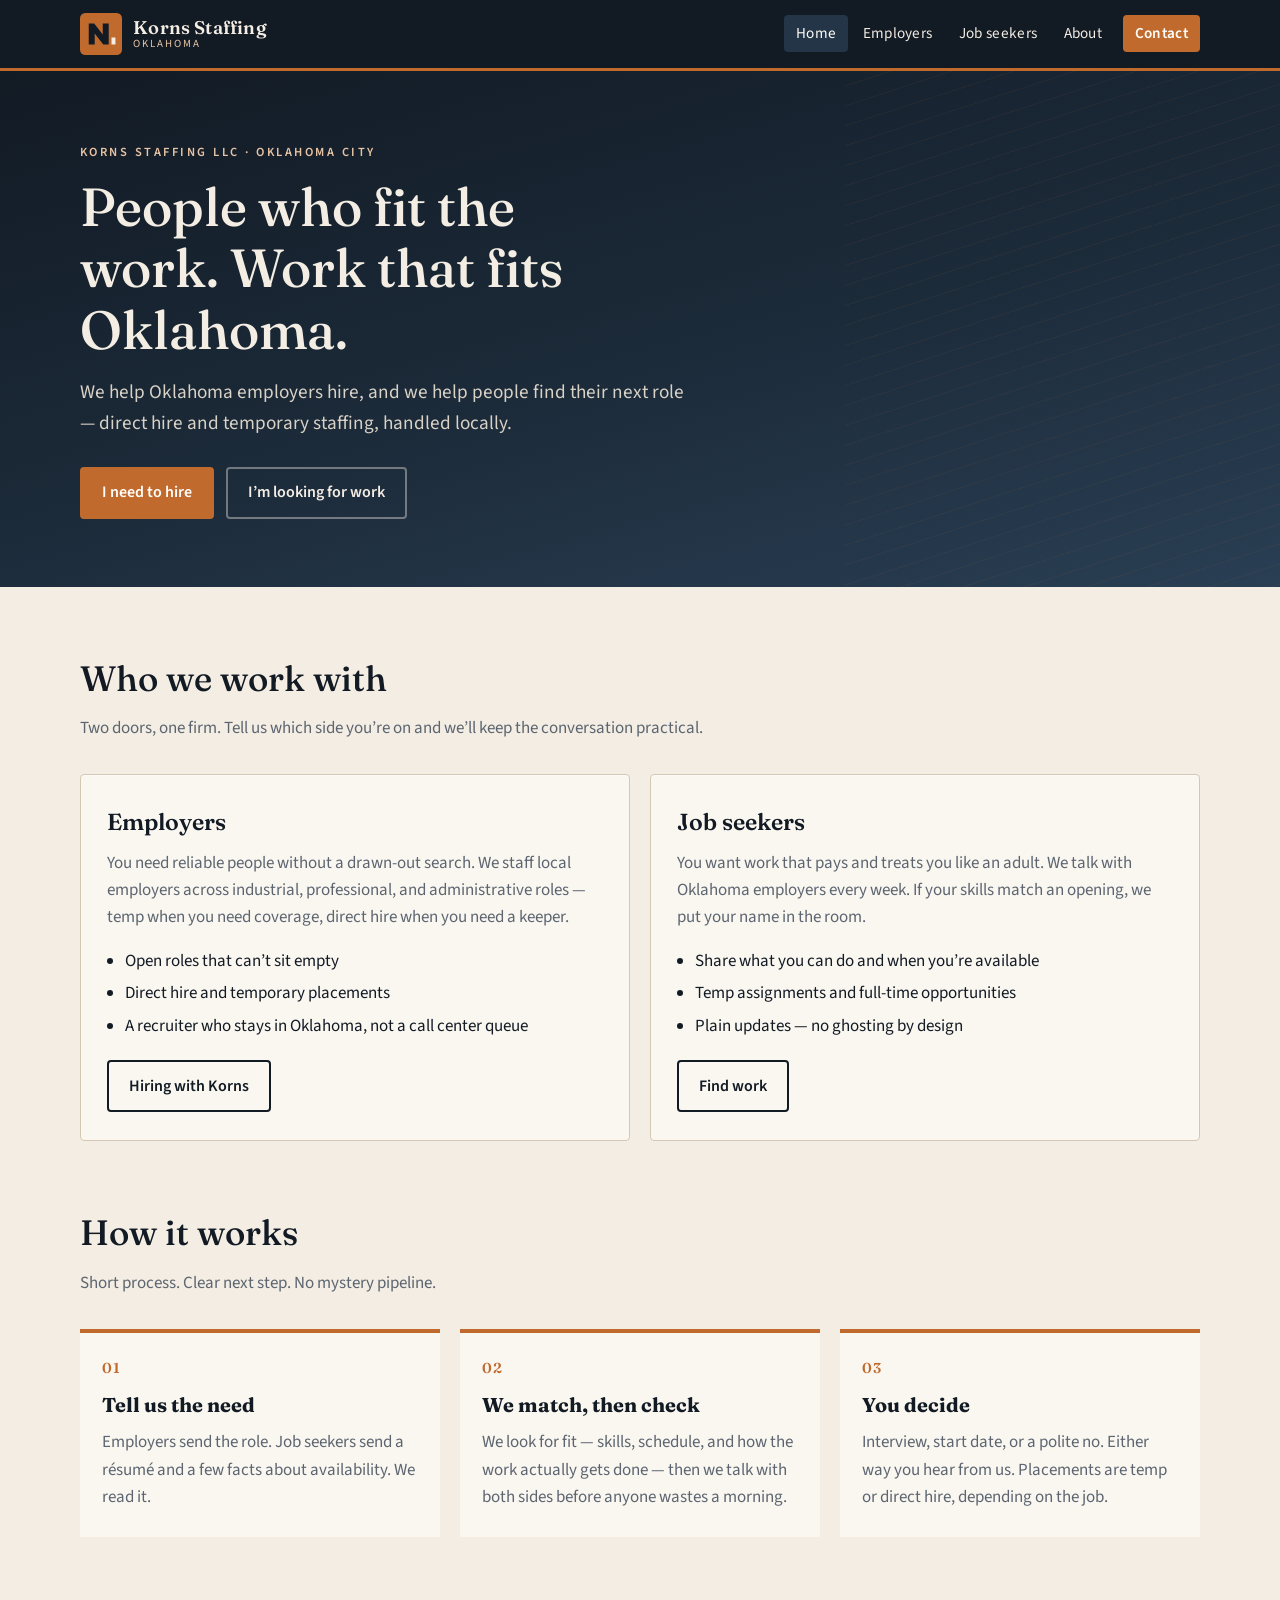
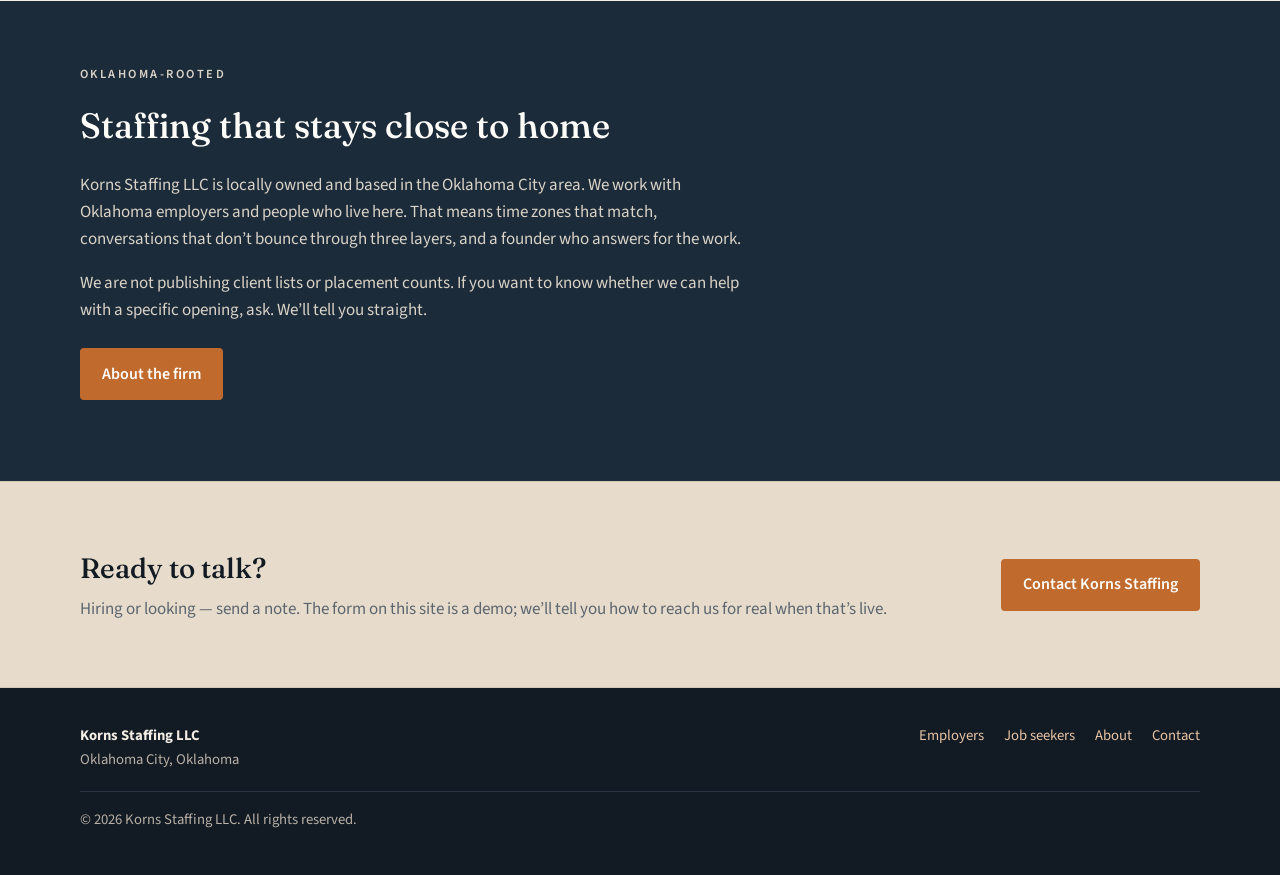
==== index.html @ 24a7682d "Add Korns Staffing LLC static site." ====
<!--
  Assumptions used in this site copy (not independently verified public records):
  - Korns Staffing LLC is a regional staffing firm serving Oklahoma employers and job seekers.
  - Dual audience: companies hiring and people looking for work.
  - Mix described generally as industrial, professional, and administrative placements,
    plus direct hire and temporary staffing — stated as a reasonable staffing mix, not as
    a verified client roster or industry specialization list.
  - Prefer "Oklahoma employers" over naming specific verticals or clients.
  - Contact form is a client-side demo only; there is no public phone, street address, or
    company social profile published here.
  - Founder is Christopher Korns; the firm is locally owned and based in the Oklahoma City area.
-->
<!DOCTYPE html>
<html lang="en">
<head>
  <meta charset="utf-8">
  <meta name="viewport" content="width=device-width, initial-scale=1">
  <title>Korns Staffing LLC | Oklahoma staffing for employers and job seekers</title>
  <meta name="description" content="Korns Staffing LLC connects Oklahoma employers with people ready to work. Direct hire and temporary staffing, locally owned in Oklahoma City.">
  <meta property="og:title" content="Korns Staffing LLC | Oklahoma staffing">
  <meta property="og:description" content="Locally owned staffing for Oklahoma employers and job seekers. Direct hire and temporary placements.">
  <meta property="og:type" content="website">
  <link rel="icon" href="favicon.svg" type="image/svg+xml">
  <link rel="preconnect" href="https://fonts.googleapis.com">
  <link rel="preconnect" href="https://fonts.gstatic.com" crossorigin>
  <link href="https://fonts.googleapis.com/css2?family=Fraunces:opsz,wght@9..144,500;9..144,600&family=Source+Sans+3:wght@400;600;700&display=swap" rel="stylesheet">
  <link rel="stylesheet" href="styles.css">
</head>
<body>
  <a class="skip" href="#main">Skip to content</a>
  <header class="site-header">
    <div class="wrap header-inner">
      <a class="logo" href="index.html">
        <svg viewBox="0 0 48 48" aria-hidden="true" focusable="false"><rect width="48" height="48" rx="6" fill="#c06a2e"/><path d="M10 36V12h6.2L26 24.6V12h6.8v24h-6.2L16.8 23.4V36H10z" fill="#121a24"/><rect x="36" y="28" width="4.5" height="8" fill="#f3ede3"/></svg>
        <span class="logo-text">
          <span class="logo-mark">Korns Staffing</span>
          <span class="logo-sub">Oklahoma</span>
        </span>
      </a>
      <button class="nav-toggle" type="button" aria-expanded="false" aria-controls="site-nav">Menu</button>
      <nav class="nav" id="site-nav" aria-label="Primary">
        <ul class="nav-list">
          <li><a href="index.html" aria-current="page">Home</a></li>
          <li><a href="employers.html">Employers</a></li>
          <li><a href="candidates.html">Job seekers</a></li>
          <li><a href="about.html">About</a></li>
          <li><a class="nav-cta" href="contact.html">Contact</a></li>
        </ul>
      </nav>
    </div>
  </header>

  <main id="main">
    <section class="hero">
      <div class="wrap">
        <p class="eyebrow">Korns Staffing LLC · Oklahoma City</p>
        <h1>People who fit the work. Work that fits Oklahoma.</h1>
        <p class="lede">We help Oklahoma employers hire, and we help people find their next role — direct hire and temporary staffing, handled locally.</p>
        <div class="btn-row">
          <a class="btn btn-primary" href="employers.html">I need to hire</a>
          <a class="btn btn-ghost" href="candidates.html">I’m looking for work</a>
        </div>
      </div>
    </section>

    <section>
      <div class="wrap">
        <h2 class="section-title">Who we work with</h2>
        <p class="section-kicker">Two doors, one firm. Tell us which side you’re on and we’ll keep the conversation practical.</p>
        <div class="split">
          <article class="card">
            <h3>Employers</h3>
            <p>You need reliable people without a drawn-out search. We staff local employers across industrial, professional, and administrative roles — temp when you need coverage, direct hire when you need a keeper.</p>
            <ul>
              <li>Open roles that can’t sit empty</li>
              <li>Direct hire and temporary placements</li>
              <li>A recruiter who stays in Oklahoma, not a call center queue</li>
            </ul>
            <a class="btn btn-outline" href="employers.html">Hiring with Korns</a>
          </article>
          <article class="card">
            <h3>Job seekers</h3>
            <p>You want work that pays and treats you like an adult. We talk with Oklahoma employers every week. If your skills match an opening, we put your name in the room.</p>
            <ul>
              <li>Share what you can do and when you’re available</li>
              <li>Temp assignments and full-time opportunities</li>
              <li>Plain updates — no ghosting by design</li>
            </ul>
            <a class="btn btn-outline" href="candidates.html">Find work</a>
          </article>
        </div>
      </div>
    </section>

    <section style="padding-top:0">
      <div class="wrap">
        <h2 class="section-title">How it works</h2>
        <p class="section-kicker">Short process. Clear next step. No mystery pipeline.</p>
        <div class="steps">
          <article class="step">
            <h3>Tell us the need</h3>
            <p>Employers send the role. Job seekers send a résumé and a few facts about availability. We read it.</p>
          </article>
          <article class="step">
            <h3>We match, then check</h3>
            <p>We look for fit — skills, schedule, and how the work actually gets done — then we talk with both sides before anyone wastes a morning.</p>
          </article>
          <article class="step">
            <h3>You decide</h3>
            <p>Interview, start date, or a polite no. Either way you hear from us. Placements are temp or direct hire, depending on the job.</p>
          </article>
        </div>
      </div>
    </section>

    <section class="root">
      <div class="wrap">
        <p class="eyebrow">Oklahoma-rooted</p>
        <h2 class="section-title">Staffing that stays close to home</h2>
        <p>Korns Staffing LLC is locally owned and based in the Oklahoma City area. We work with Oklahoma employers and people who live here. That means time zones that match, conversations that don’t bounce through three layers, and a founder who answers for the work.</p>
        <p>We are not publishing client lists or placement counts. If you want to know whether we can help with a specific opening, ask. We’ll tell you straight.</p>
        <p style="margin-top:1.5rem"><a class="btn btn-primary" href="about.html">About the firm</a></p>
      </div>
    </section>

    <section class="cta-band">
      <div class="wrap cta-inner">
        <div>
          <h2>Ready to talk?</h2>
          <p>Hiring or looking — send a note. The form on this site is a demo; we’ll tell you how to reach us for real when that’s live.</p>
        </div>
        <a class="btn btn-primary" href="contact.html">Contact Korns Staffing</a>
      </div>
    </section>
  </main>

  <footer class="site-footer">
    <div class="wrap">
      <div class="footer-inner">
        <div>
          <strong style="color:#f3ede3">Korns Staffing LLC</strong><br>
          Oklahoma City, Oklahoma
        </div>
        <nav class="footer-nav" aria-label="Footer">
          <a href="employers.html">Employers</a>
          <a href="candidates.html">Job seekers</a>
          <a href="about.html">About</a>
          <a href="contact.html">Contact</a>
        </nav>
      </div>
      <p class="legal">© 2026 Korns Staffing LLC. All rights reserved.</p>
    </div>
  </footer>
  <script src="script.js"></script>
</body>
</html>
---- styles.css ----
/* Korns Staffing LLC — custom styles. No frameworks. */

:root {
  --ink: #121a24;
  --navy: #1c2b3a;
  --navy-mid: #243547;
  --paper: #f3ede3;
  --paper-deep: #e7dccb;
  --cream: #faf7f1;
  --copper: #c06a2e;
  --copper-dark: #9a5322;
  --copper-soft: #e8c4a4;
  --rule: #d4c8b4;
  --muted: #5c6570;
  --white: #fffdf9;
  --focus: #c06a2e;
  --radius: 4px;
  --shadow: 0 12px 40px rgba(18, 26, 36, 0.12);
  --max: 1120px;
  --header-h: 4.25rem;
}

*, *::before, *::after { box-sizing: border-box; }
html { scroll-behavior: smooth; }
body {
  margin: 0;
  font-family: "Source Sans 3", "Segoe UI", sans-serif;
  font-size: 1.0625rem;
  line-height: 1.6;
  color: var(--ink);
  background: var(--paper);
}
img, svg { max-width: 100%; display: block; }
a { color: var(--copper-dark); }
a:hover { color: var(--copper); }
:focus-visible {
  outline: 3px solid var(--focus);
  outline-offset: 3px;
}

.skip {
  position: absolute;
  left: -999px;
  top: 0;
  background: var(--ink);
  color: var(--white);
  padding: 0.5rem 1rem;
  z-index: 100;
}
.skip:focus { left: 0.5rem; top: 0.5rem; }

.wrap {
  width: min(var(--max), calc(100% - 2.5rem));
  margin-inline: auto;
}

/* Header */
.site-header {
  position: sticky;
  top: 0;
  z-index: 50;
  background: var(--ink);
  color: var(--paper);
  border-bottom: 3px solid var(--copper);
}
.header-inner {
  display: flex;
  align-items: center;
  justify-content: space-between;
  min-height: var(--header-h);
  gap: 1rem;
}
.logo {
  display: flex;
  align-items: center;
  gap: 0.7rem;
  text-decoration: none;
  color: var(--paper);
}
.logo svg { width: 42px; height: 42px; flex-shrink: 0; }
.logo-text { display: flex; flex-direction: column; line-height: 1.1; }
.logo-mark {
  font-family: Fraunces, Georgia, serif;
  font-weight: 600;
  font-size: 1.15rem;
  letter-spacing: 0.01em;
}
.logo-sub {
  font-size: 0.68rem;
  letter-spacing: 0.18em;
  text-transform: uppercase;
  color: var(--copper-soft);
}

.nav-toggle {
  display: none;
  background: transparent;
  border: 1px solid var(--copper);
  color: var(--paper);
  padding: 0.45rem 0.7rem;
  font: inherit;
  cursor: pointer;
  border-radius: var(--radius);
}
.nav-toggle:hover { background: var(--navy-mid); }

.nav-list {
  display: flex;
  list-style: none;
  margin: 0;
  padding: 0;
  gap: 0.15rem;
  align-items: center;
}
.nav-list a {
  color: var(--paper);
  text-decoration: none;
  padding: 0.45rem 0.75rem;
  font-size: 0.95rem;
  letter-spacing: 0.02em;
  border-radius: var(--radius);
}
.nav-list a:hover,
.nav-list a[aria-current="page"] {
  background: var(--navy-mid);
  color: var(--white);
}
.nav-list a.nav-cta {
  background: var(--copper);
  color: var(--white);
  margin-left: 0.4rem;
  font-weight: 600;
}
.nav-list a.nav-cta:hover { background: var(--copper-dark); color: var(--white); }

/* Hero */
.hero {
  background:
    linear-gradient(165deg, var(--ink) 0%, var(--navy) 55%, #2a3f54 100%);
  color: var(--paper);
  padding: 4.5rem 0 4.25rem;
  position: relative;
  overflow: hidden;
}
.hero::after {
  content: "";
  position: absolute;
  right: -8%;
  top: -20%;
  width: 42%;
  height: 140%;
  background: repeating-linear-gradient(
    -18deg,
    transparent,
    transparent 18px,
    rgba(192, 106, 46, 0.07) 18px,
    rgba(192, 106, 46, 0.07) 19px
  );
  pointer-events: none;
}
.eyebrow {
  font-size: 0.78rem;
  letter-spacing: 0.2em;
  text-transform: uppercase;
  color: var(--copper-soft);
  margin: 0 0 0.85rem;
  font-weight: 600;
}
.hero h1, .page-hero h1 {
  font-family: Fraunces, Georgia, serif;
  font-weight: 500;
  font-size: clamp(2.1rem, 4.5vw, 3.35rem);
  line-height: 1.15;
  margin: 0 0 1rem;
  max-width: 16ch;
}
.lede {
  font-size: 1.2rem;
  max-width: 38rem;
  color: #d9d2c6;
  margin: 0 0 1.75rem;
}
.page-hero .lede { color: var(--muted); max-width: 40rem; }

.btn-row { display: flex; flex-wrap: wrap; gap: 0.75rem; }
.btn {
  display: inline-flex;
  align-items: center;
  justify-content: center;
  padding: 0.7rem 1.25rem;
  text-decoration: none;
  font-weight: 600;
  border-radius: var(--radius);
  border: 2px solid transparent;
  cursor: pointer;
  font-family: inherit;
  font-size: 1rem;
}
.btn-primary {
  background: var(--copper);
  color: var(--white);
  border-color: var(--copper);
}
.btn-primary:hover { background: var(--copper-dark); color: var(--white); border-color: var(--copper-dark); }
.btn-ghost {
  background: transparent;
  color: var(--paper);
  border-color: rgba(243, 237, 227, 0.4);
}
.btn-ghost:hover { border-color: var(--paper); color: var(--white); }
.btn-outline {
  background: transparent;
  color: var(--ink);
  border-color: var(--ink);
}
.btn-outline:hover { background: var(--ink); color: var(--paper); }

/* Sections */
section { padding: 4rem 0; }
.section-title {
  font-family: Fraunces, Georgia, serif;
  font-weight: 500;
  font-size: clamp(1.7rem, 3vw, 2.2rem);
  margin: 0 0 0.5rem;
}
.section-kicker {
  color: var(--muted);
  margin: 0 0 2rem;
  max-width: 40rem;
}

.split {
  display: grid;
  grid-template-columns: 1fr 1fr;
  gap: 1.25rem;
}
.card {
  background: var(--cream);
  border: 1px solid var(--rule);
  padding: 1.75rem 1.6rem;
  border-radius: var(--radius);
  box-shadow: 0 1px 0 rgba(255,255,255,0.6) inset;
}
.card h3 {
  font-family: Fraunces, Georgia, serif;
  font-weight: 600;
  font-size: 1.45rem;
  margin: 0 0 0.6rem;
}
.card p { margin: 0 0 1rem; color: var(--muted); }
.card ul { margin: 0 0 1.25rem; padding-left: 1.15rem; color: var(--ink); }
.card li { margin-bottom: 0.35rem; }

.steps {
  display: grid;
  grid-template-columns: repeat(3, 1fr);
  gap: 1.25rem;
  counter-reset: step;
}
.step {
  background: var(--cream);
  border-top: 4px solid var(--copper);
  padding: 1.5rem 1.35rem 1.6rem;
  position: relative;
}
.step h3 {
  font-family: Fraunces, Georgia, serif;
  font-size: 1.25rem;
  margin: 0 0 0.5rem;
}
.step p { margin: 0; color: var(--muted); }
.step::before {
  counter-increment: step;
  content: "0" counter(step);
  display: block;
  font-family: Fraunces, Georgia, serif;
  color: var(--copper);
  font-size: 0.9rem;
  letter-spacing: 0.12em;
  margin-bottom: 0.6rem;
  font-weight: 600;
}

.root {
  background: var(--navy);
  color: var(--paper);
}
.root .section-title { color: var(--white); }
.root .section-kicker { color: #c5bbae; }
.root p { max-width: 42rem; color: #d9d2c6; }

.cta-band {
  background: var(--paper-deep);
  border-block: 1px solid var(--rule);
}
.cta-inner {
  display: flex;
  flex-wrap: wrap;
  align-items: center;
  justify-content: space-between;
  gap: 1.25rem;
}
.cta-inner h2 {
  font-family: Fraunces, Georgia, serif;
  font-weight: 500;
  font-size: 1.75rem;
  margin: 0 0 0.3rem;
}
.cta-inner p { margin: 0; color: var(--muted); }

/* Page hero */
.page-hero {
  padding: 3.25rem 0 2rem;
  border-bottom: 1px solid var(--rule);
  background: var(--cream);
}
.page-hero h1 { max-width: 18ch; color: var(--ink); }

.prose { max-width: 40rem; }
.prose h2 {
  font-family: Fraunces, Georgia, serif;
  font-weight: 500;
  font-size: 1.55rem;
  margin: 2rem 0 0.6rem;
}
.prose p { margin: 0 0 1rem; }
.prose ul { padding-left: 1.2rem; }

.two-col {
  display: grid;
  grid-template-columns: 1.15fr 0.85fr;
  gap: 2.5rem;
  align-items: start;
}
.aside-note {
  background: var(--navy);
  color: var(--paper);
  padding: 1.6rem;
  border-radius: var(--radius);
}
.aside-note h2 {
  font-family: Fraunces, Georgia, serif;
  margin: 0 0 0.6rem;
  font-size: 1.3rem;
}
.aside-note p { margin: 0; color: #d9d2c6; font-size: 0.98rem; }

/* Form */
form {
  display: grid;
  gap: 1rem;
  max-width: 36rem;
}
label {
  display: block;
  font-weight: 600;
  font-size: 0.92rem;
  margin-bottom: 0.3rem;
}
.req { color: var(--copper-dark); }
input[type="text"],
input[type="email"],
select,
textarea {
  width: 100%;
  padding: 0.65rem 0.75rem;
  font: inherit;
  border: 1px solid var(--rule);
  background: var(--white);
  border-radius: var(--radius);
  color: var(--ink);
}
textarea { min-height: 8rem; resize: vertical; }
input:focus, select:focus, textarea:focus {
  border-color: var(--copper);
  outline: none;
  box-shadow: 0 0 0 3px var(--copper-soft);
}
.form-note {
  background: #efe4d4;
  border-left: 4px solid var(--copper);
  padding: 0.85rem 1rem;
  font-size: 0.95rem;
  max-width: 36rem;
}
.form-status {
  display: none;
  padding: 0.9rem 1rem;
  background: var(--navy);
  color: var(--paper);
  border-radius: var(--radius);
  max-width: 36rem;
}
.form-status.show { display: block; }

/* Footer */
.site-footer {
  background: var(--ink);
  color: #b8b0a4;
  padding: 2.25rem 0 1.75rem;
  font-size: 0.92rem;
}
.footer-inner {
  display: flex;
  flex-wrap: wrap;
  justify-content: space-between;
  gap: 1.5rem;
}
.site-footer a { color: var(--copper-soft); text-decoration: none; }
.site-footer a:hover { text-decoration: underline; color: var(--paper); }
.footer-nav { display: flex; flex-wrap: wrap; gap: 0.85rem 1.25rem; }
.legal { margin-top: 1.25rem; padding-top: 1rem; border-top: 1px solid #2a3544; }

@media (max-width: 820px) {
  .split, .steps, .two-col { grid-template-columns: 1fr; }
  .nav-toggle { display: inline-flex; }
  .nav {
    position: absolute;
    left: 0;
    right: 0;
    top: 100%;
    background: var(--ink);
    border-bottom: 3px solid var(--copper);
    display: none;
  }
  .nav.open { display: block; }
  .nav-list {
    flex-direction: column;
    align-items: stretch;
    padding: 0.5rem 1.25rem 1rem;
  }
  .nav-list a.nav-cta { margin-left: 0; }
  .hero { padding: 3rem 0; }
}
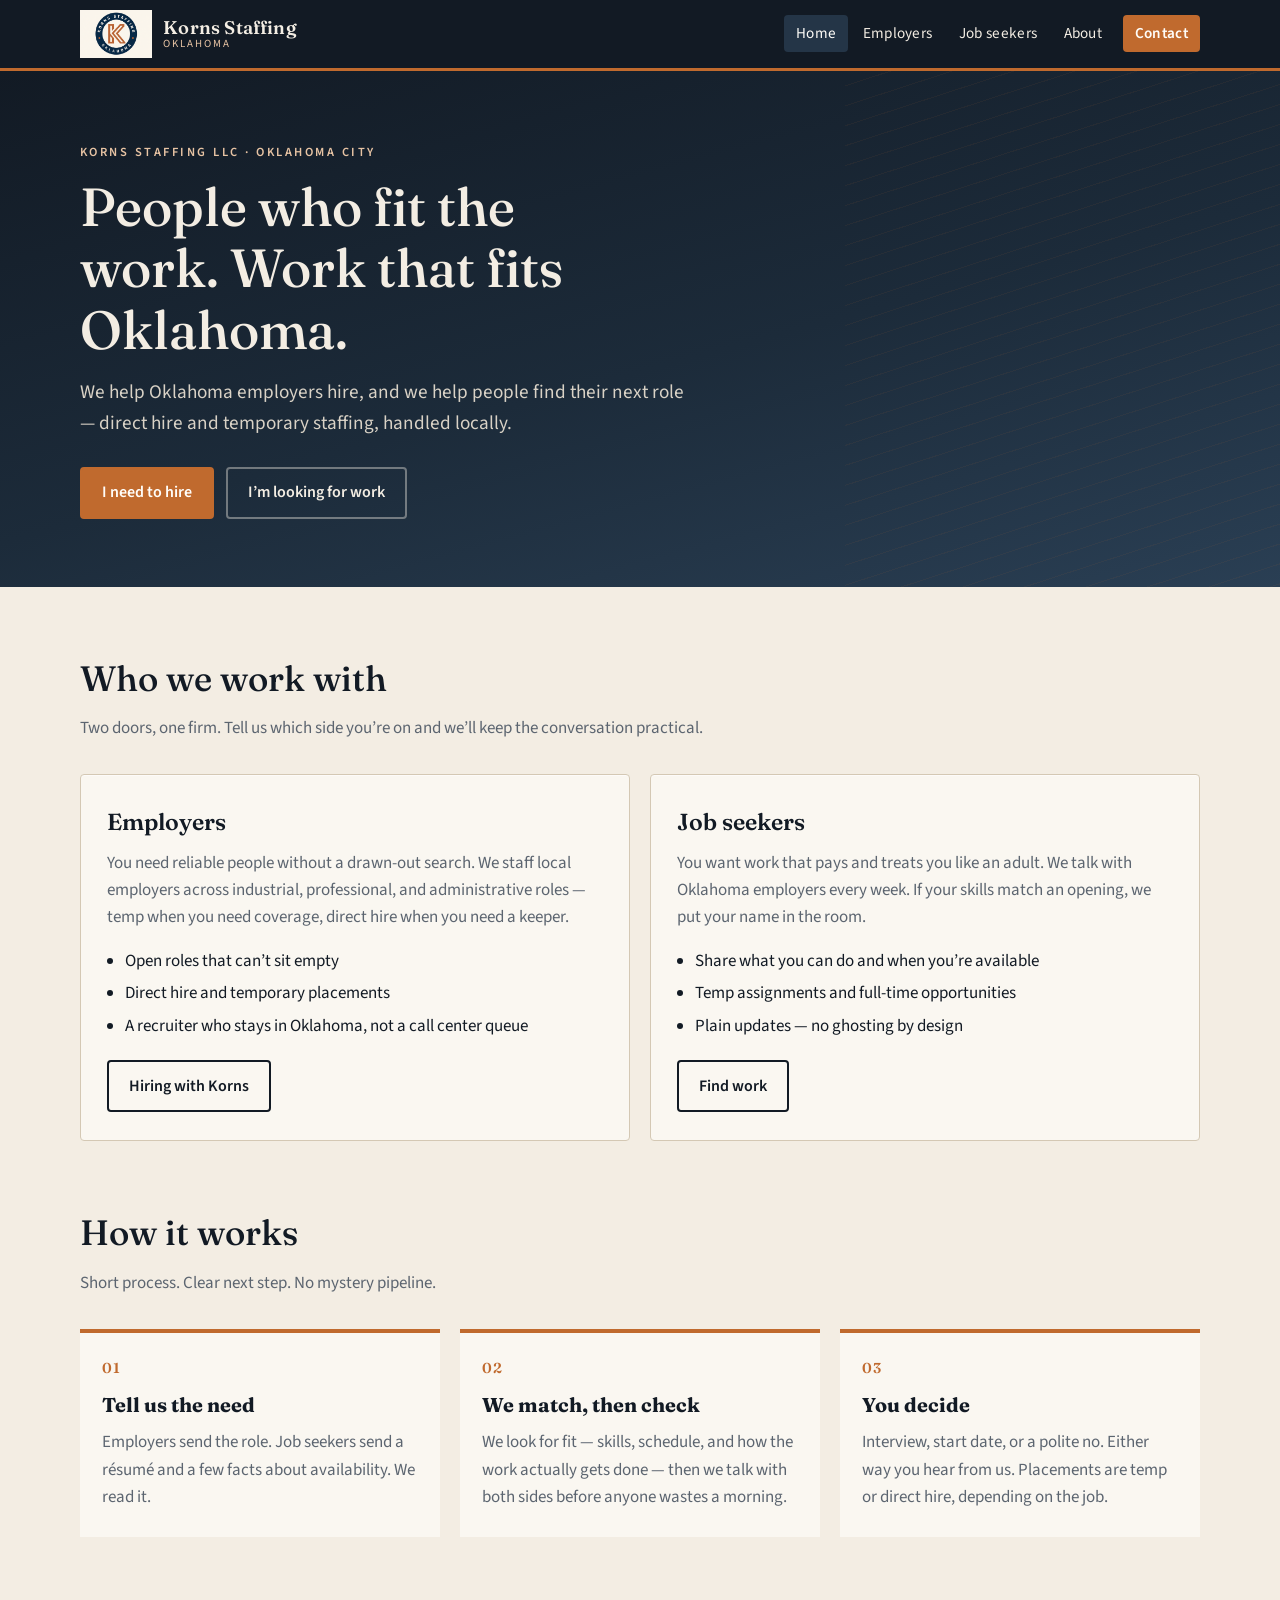
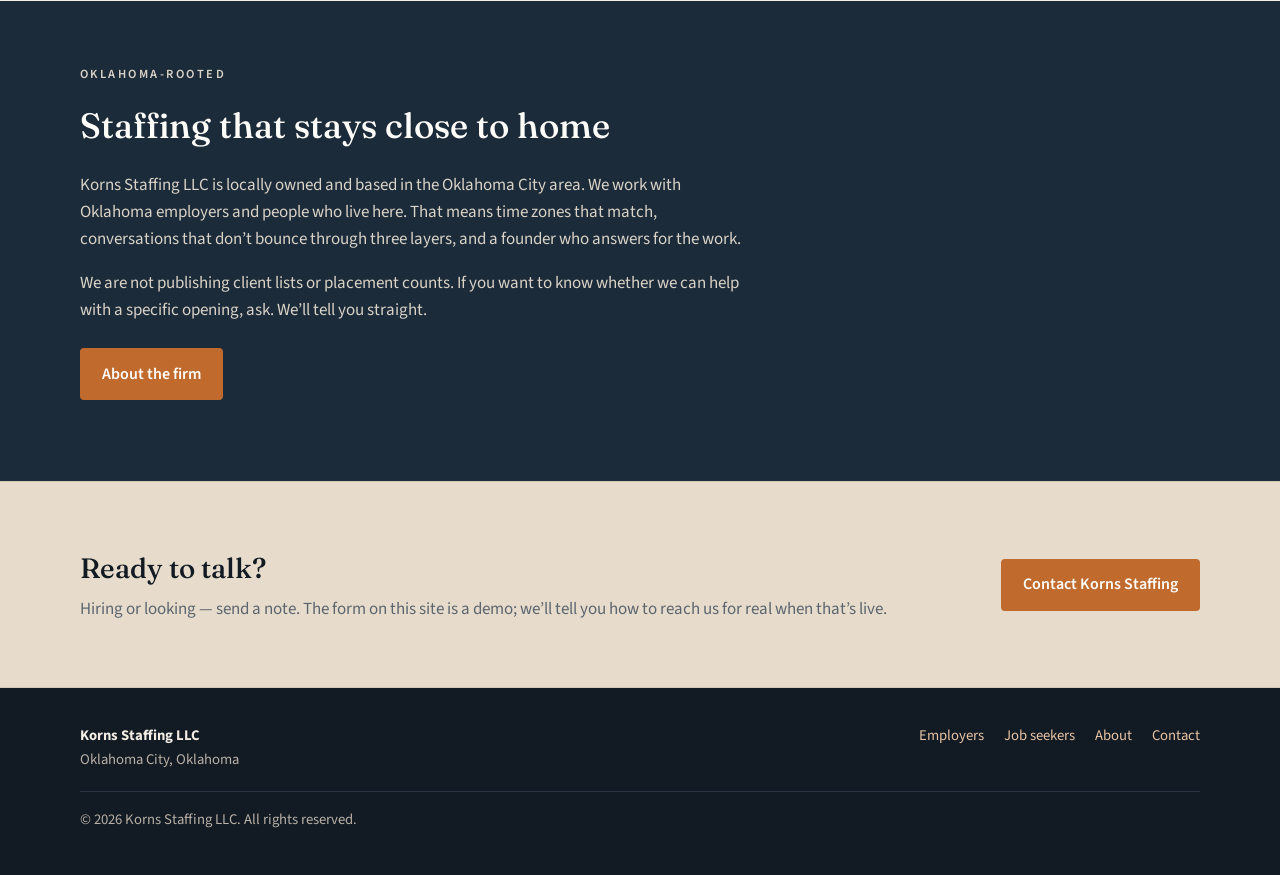
==== commit d13563be: "Add circular seal logo to the site header." ====
--- a/index.html
+++ b/index.html
@@ -20,7 +20,8 @@
   <meta property="og:title" content="Korns Staffing LLC | Oklahoma staffing">
   <meta property="og:description" content="Locally owned staffing for Oklahoma employers and job seekers. Direct hire and temporary placements.">
   <meta property="og:type" content="website">
-  <link rel="icon" href="favicon.svg" type="image/svg+xml">
+  <meta property="og:image" content="https://christopherkorns.github.io/korns-staffing/logo-seal-512.png">
+  <link rel="icon" href="favicon.png" type="image/png">
   <link rel="preconnect" href="https://fonts.googleapis.com">
   <link rel="preconnect" href="https://fonts.gstatic.com" crossorigin>
   <link href="https://fonts.googleapis.com/css2?family=Fraunces:opsz,wght@9..144,500;9..144,600&family=Source+Sans+3:wght@400;600;700&display=swap" rel="stylesheet">
@@ -31,7 +32,7 @@
   <header class="site-header">
     <div class="wrap header-inner">
       <a class="logo" href="index.html">
-        <svg viewBox="0 0 48 48" aria-hidden="true" focusable="false"><rect width="48" height="48" rx="6" fill="#c06a2e"/><path d="M10 36V12h6.2L26 24.6V12h6.8v24h-6.2L16.8 23.4V36H10z" fill="#121a24"/><rect x="36" y="28" width="4.5" height="8" fill="#f3ede3"/></svg>
+        <img class="logo-seal" src="logo-seal-512.png" alt="" width="72" height="48">
         <span class="logo-text">
           <span class="logo-mark">Korns Staffing</span>
           <span class="logo-sub">Oklahoma</span>
--- a/styles.css
+++ b/styles.css
@@ -77,7 +77,7 @@
   text-decoration: none;
   color: var(--paper);
 }
-.logo svg { width: 42px; height: 42px; flex-shrink: 0; }
+.logo-seal { height: 48px; width: auto; flex-shrink: 0; }
 .logo-text { display: flex; flex-direction: column; line-height: 1.1; }
 .logo-mark {
   font-family: Fraunces, Georgia, serif;
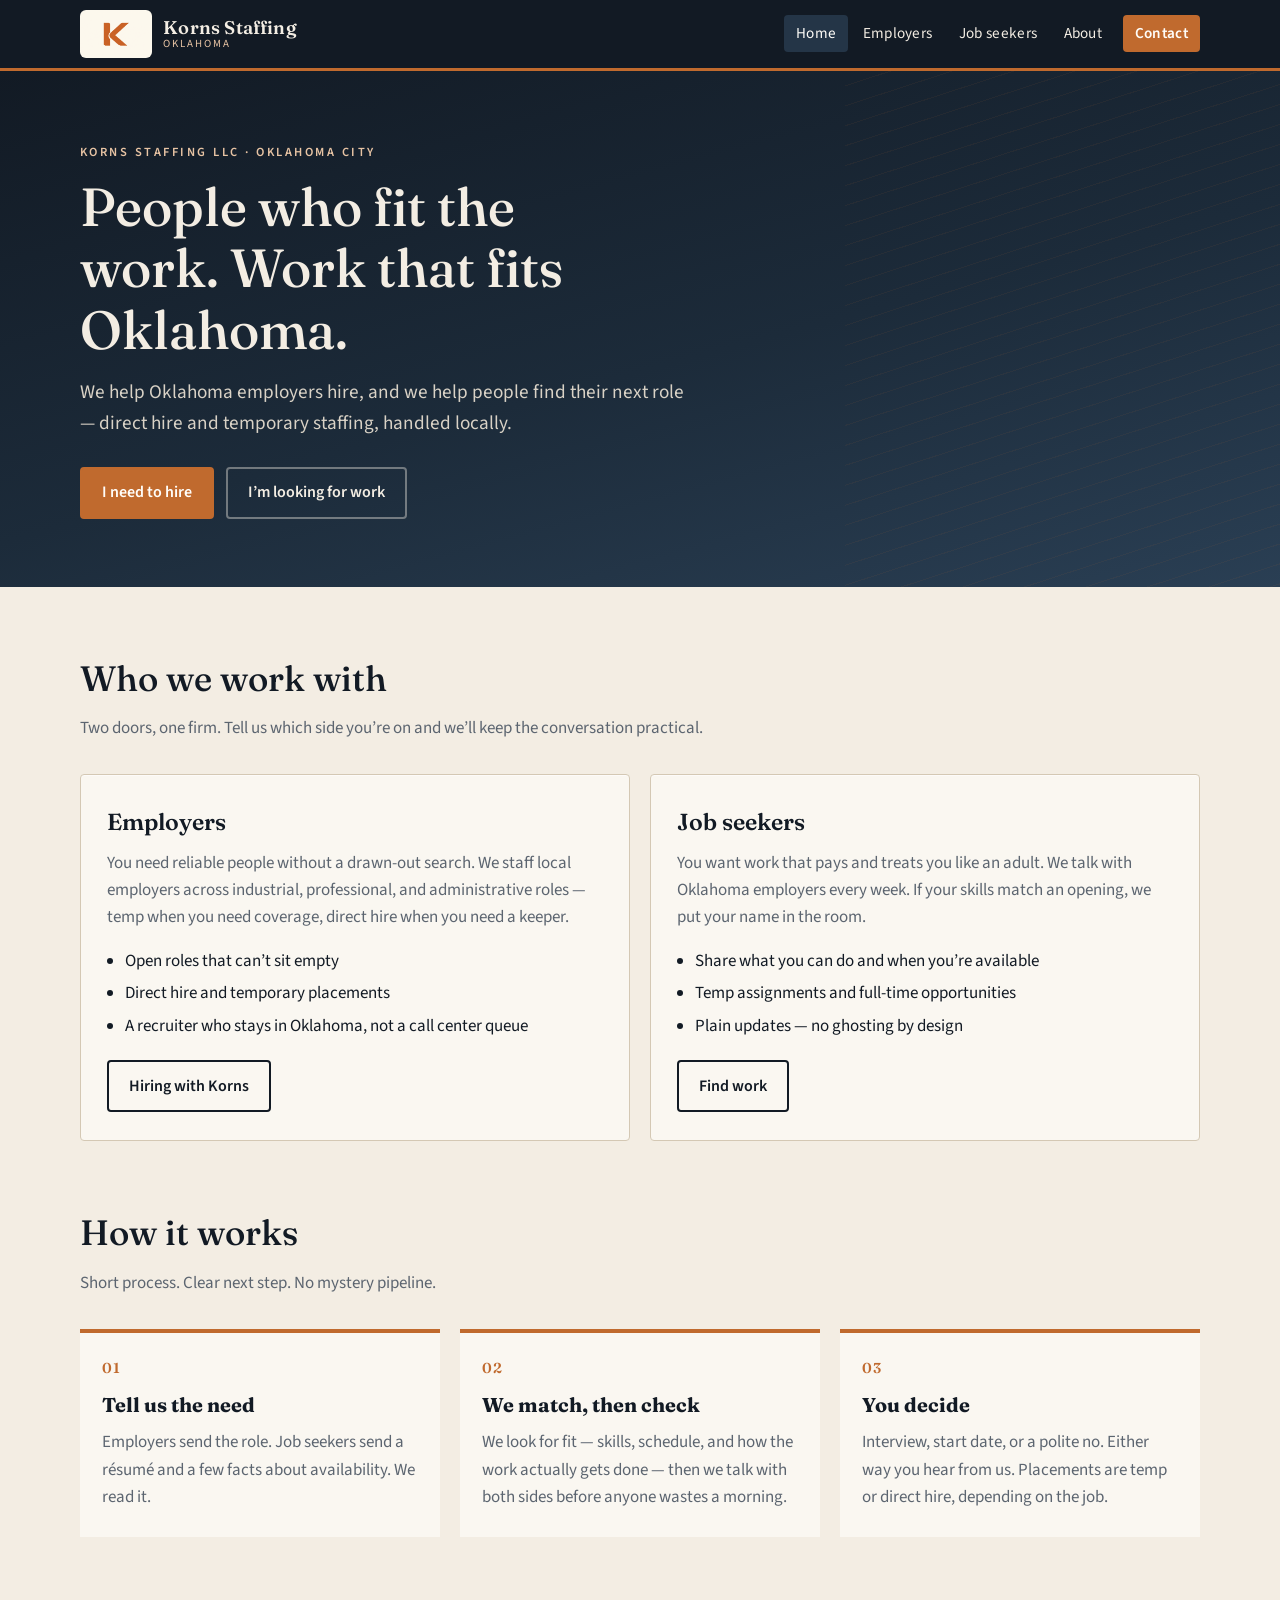
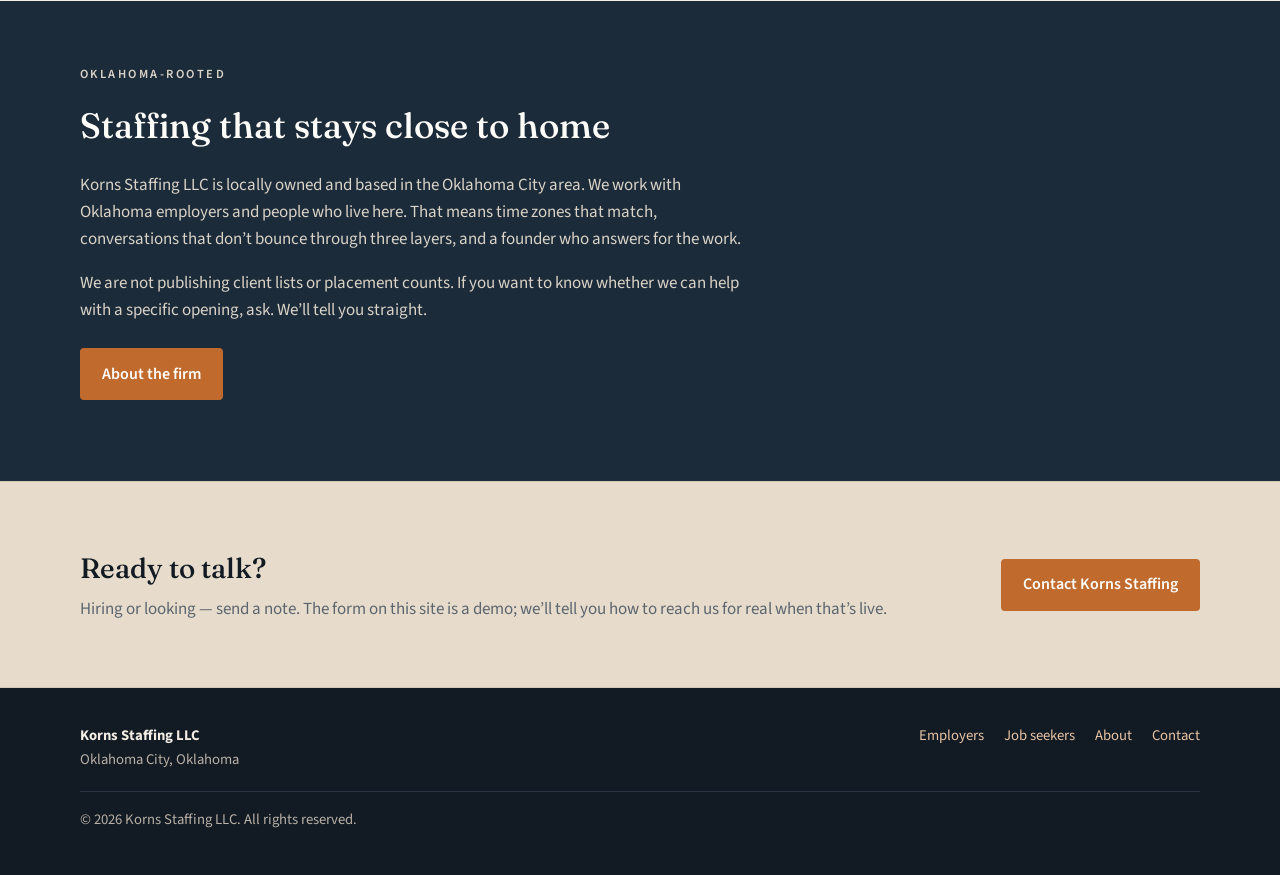
==== commit f00a2e94: "Switch header mark to the ribbon-cut copper K." ====
--- a/index.html
+++ b/index.html
@@ -20,7 +20,7 @@
   <meta property="og:title" content="Korns Staffing LLC | Oklahoma staffing">
   <meta property="og:description" content="Locally owned staffing for Oklahoma employers and job seekers. Direct hire and temporary placements.">
   <meta property="og:type" content="website">
-  <meta property="og:image" content="https://christopherkorns.github.io/korns-staffing/logo-seal-512.png">
+  <meta property="og:image" content="https://christopherkorns.github.io/korns-staffing/logo-k-ribbon.png">
   <link rel="icon" href="favicon.png" type="image/png">
   <link rel="preconnect" href="https://fonts.googleapis.com">
   <link rel="preconnect" href="https://fonts.gstatic.com" crossorigin>
@@ -32,7 +32,7 @@
   <header class="site-header">
     <div class="wrap header-inner">
       <a class="logo" href="index.html">
-        <img class="logo-seal" src="logo-seal-512.png" alt="" width="72" height="48">
+        <img class="logo-seal" src="logo-k-ribbon.png" alt="" width="72" height="48">
         <span class="logo-text">
           <span class="logo-mark">Korns Staffing</span>
           <span class="logo-sub">Oklahoma</span>
--- a/styles.css
+++ b/styles.css
@@ -77,7 +77,7 @@
   text-decoration: none;
   color: var(--paper);
 }
-.logo-seal { height: 48px; width: auto; flex-shrink: 0; }
+.logo-seal { height: 48px; width: auto; flex-shrink: 0; border-radius: 6px; background: #f3ede3; }
 .logo-text { display: flex; flex-direction: column; line-height: 1.1; }
 .logo-mark {
   font-family: Fraunces, Georgia, serif;
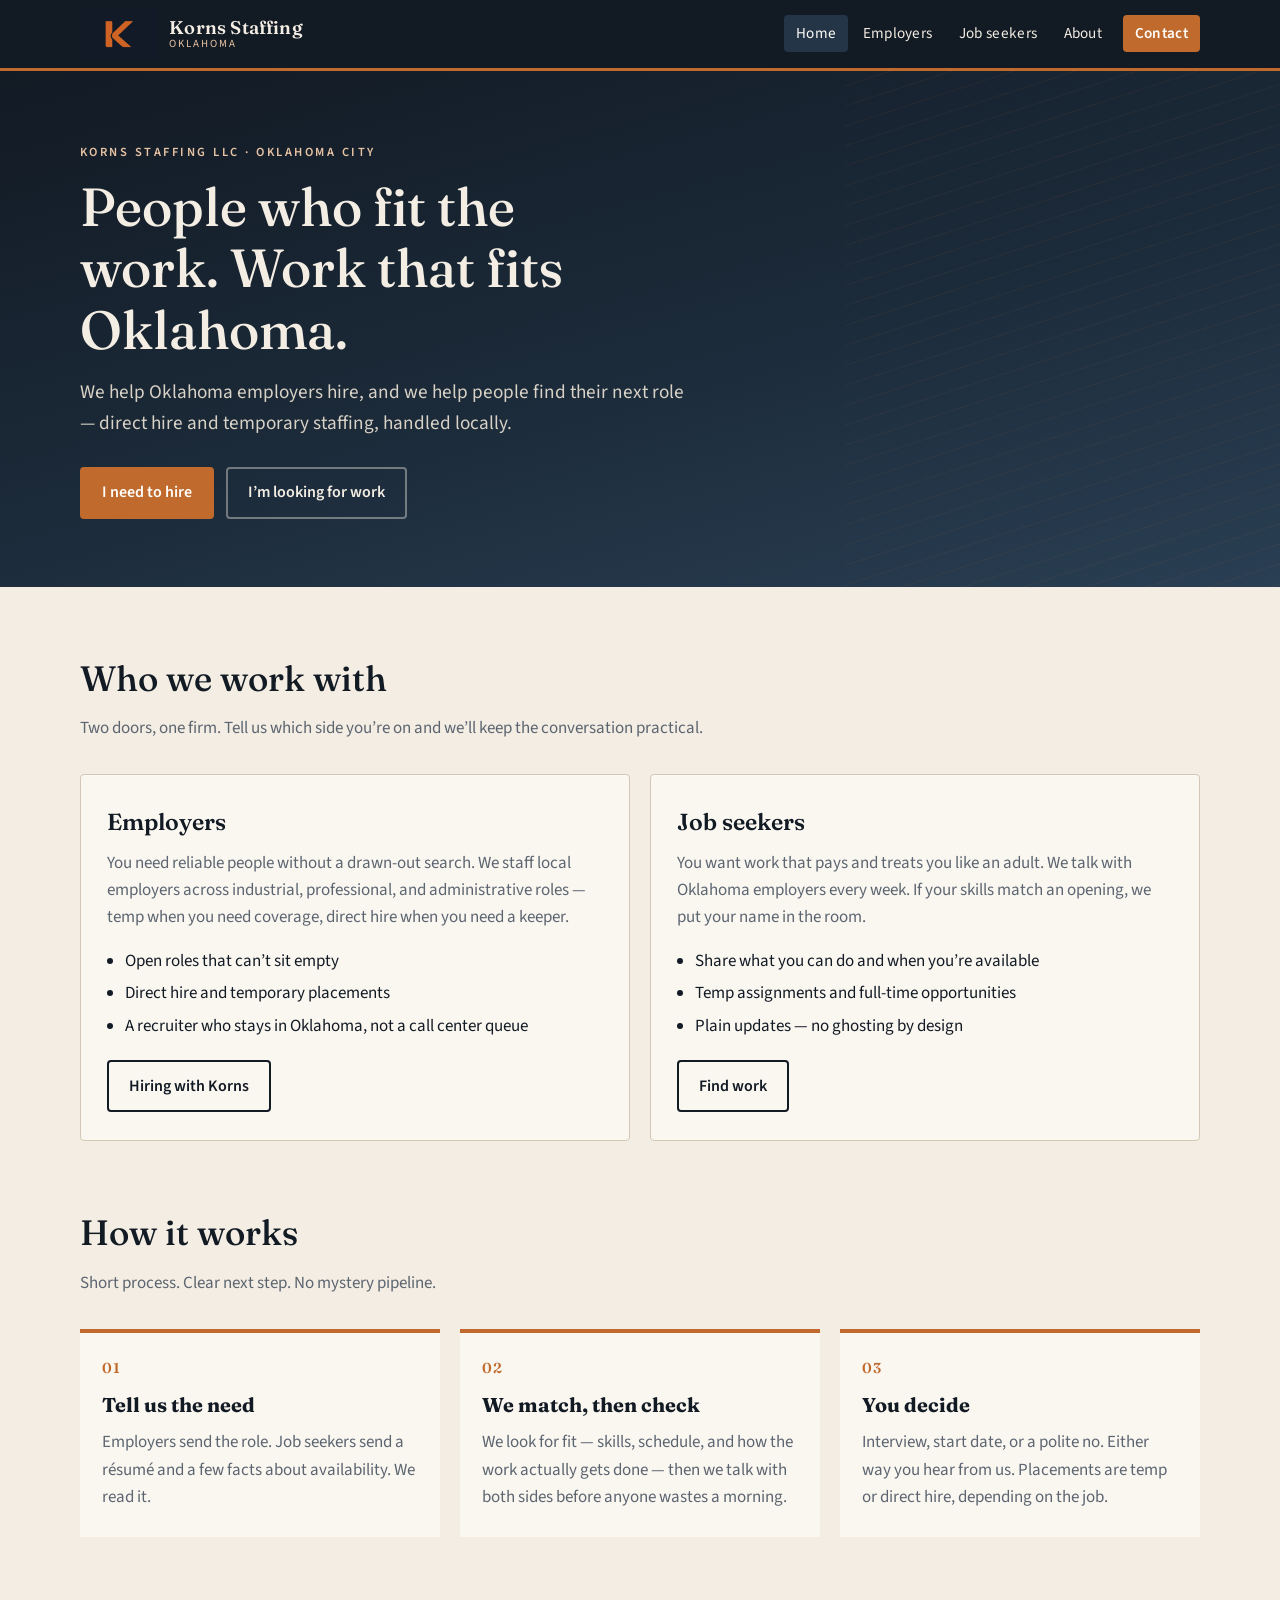
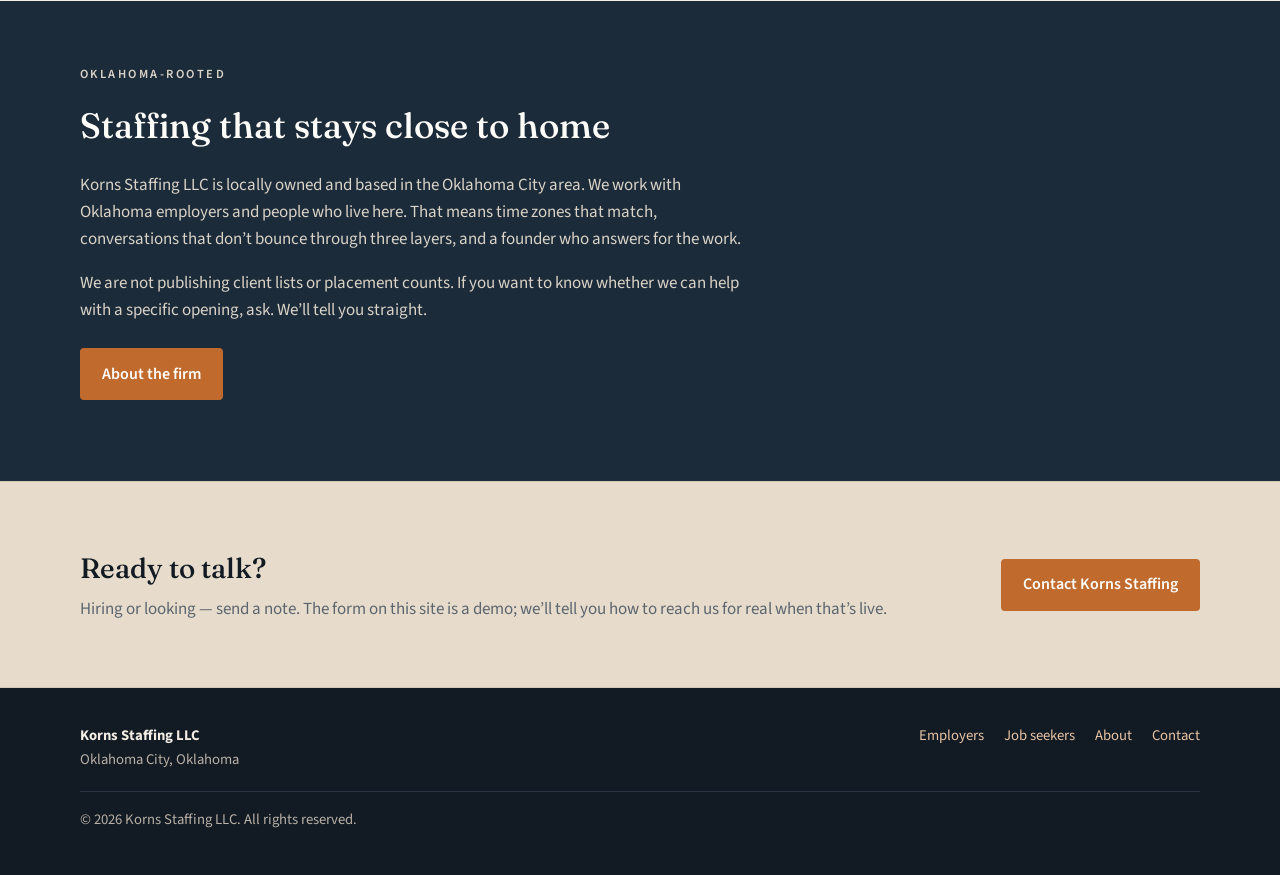
==== commit 56878200: "Blend the ribbon K into the navy header." ====
--- a/index.html
+++ b/index.html
@@ -20,7 +20,7 @@
   <meta property="og:title" content="Korns Staffing LLC | Oklahoma staffing">
   <meta property="og:description" content="Locally owned staffing for Oklahoma employers and job seekers. Direct hire and temporary placements.">
   <meta property="og:type" content="website">
-  <meta property="og:image" content="https://christopherkorns.github.io/korns-staffing/logo-k-ribbon.png">
+  <meta property="og:image" content="https://christopherkorns.github.io/korns-staffing/logo-k-navy.png">
   <link rel="icon" href="favicon.png" type="image/png">
   <link rel="preconnect" href="https://fonts.googleapis.com">
   <link rel="preconnect" href="https://fonts.gstatic.com" crossorigin>
@@ -32,7 +32,7 @@
   <header class="site-header">
     <div class="wrap header-inner">
       <a class="logo" href="index.html">
-        <img class="logo-seal" src="logo-k-ribbon.png" alt="" width="72" height="48">
+        <img class="logo-seal" src="logo-k-navy.png" alt="" width="52" height="52">
         <span class="logo-text">
           <span class="logo-mark">Korns Staffing</span>
           <span class="logo-sub">Oklahoma</span>
--- a/styles.css
+++ b/styles.css
@@ -77,7 +77,13 @@
   text-decoration: none;
   color: var(--paper);
 }
-.logo-seal { height: 48px; width: auto; flex-shrink: 0; border-radius: 6px; background: #f3ede3; }
+.logo-seal {
+  height: 52px;
+  width: auto;
+  flex-shrink: 0;
+  background: transparent;
+  mix-blend-mode: lighten;
+}
 .logo-text { display: flex; flex-direction: column; line-height: 1.1; }
 .logo-mark {
   font-family: Fraunces, Georgia, serif;
